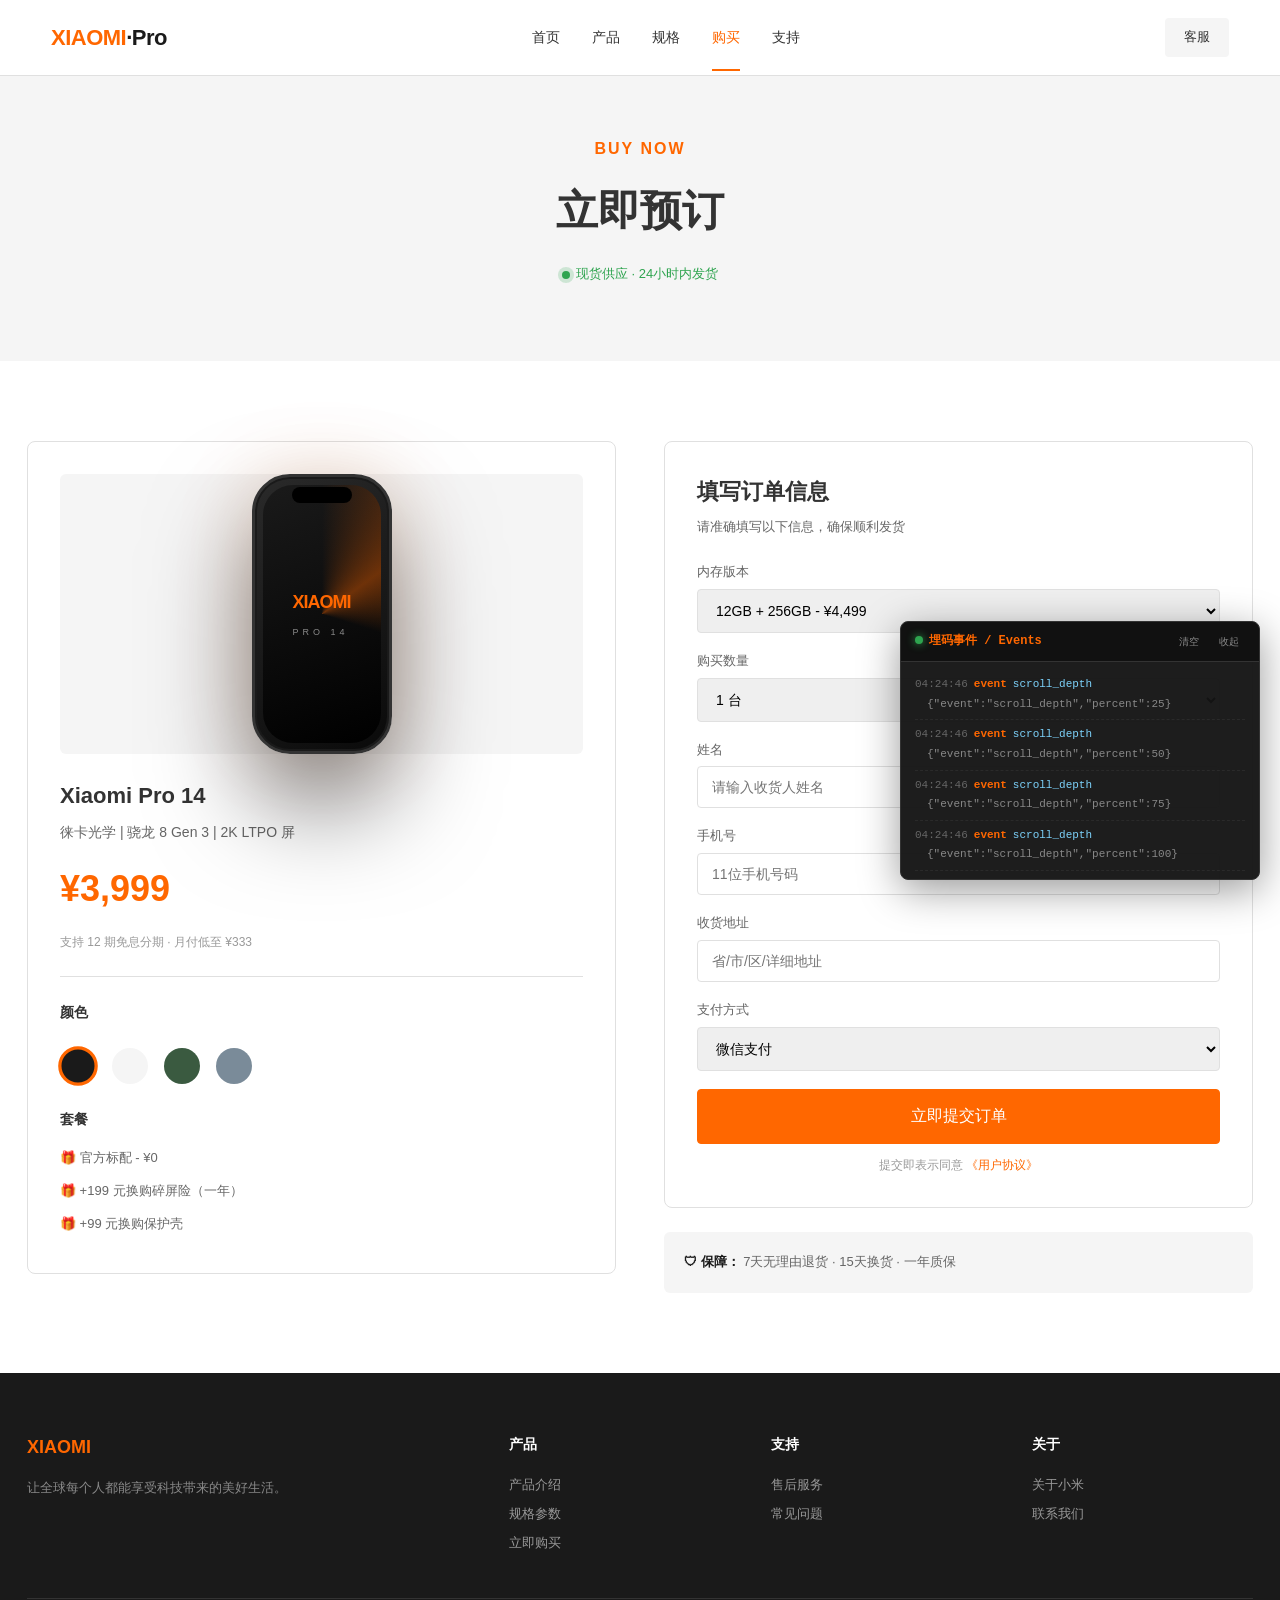
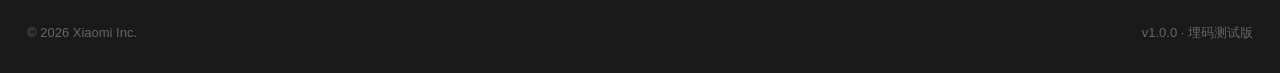
==== buy.html @ 8863a965 "feat: initial commit - Xiaomi Pro 14 site with tracking SDK" ====
<!DOCTYPE html>
<html lang="zh-CN">
<head>
  <meta charset="UTF-8">
  <meta name="viewport" content="width=device-width, initial-scale=1.0">
  <title>立即购买 - Xiaomi Pro 14</title>
  <link rel="stylesheet" href="/css/style.css">
</head>
<body>

  <header class="site-header">
    <div class="header-inner">
      <a href="/index.html" class="brand">XIAOMI<span>·Pro</span></a>
      <nav class="nav">
        <a href="/index.html">首页</a>
        <a href="/product.html">产品</a>
        <a href="/specs.html">规格</a>
        <a href="/buy.html" class="active">购买</a>
        <a href="/support.html">支持</a>
      </nav>
      <div class="header-cta">
        <a href="/support.html" class="btn btn-ghost btn-sm" data-event="header_support" data-event-cat="cta" data-event-pos="header">客服</a>
      </div>
    </div>
  </header>

  <section style="background:var(--gray-1);padding:60px 24px;text-align:center">
    <div class="container">
      <span class="eyebrow" style="color:var(--primary);font-weight:600;letter-spacing:2px">BUY NOW</span>
      <h1 style="font-size:42px;margin:16px 0">立即预订</h1>
      <div class="stock-status">现货供应 · 24小时内发货</div>
    </div>
  </section>

  <section>
    <div class="container buy-grid">

      <!-- Left: product summary -->
      <div>
        <div class="buy-card">
          <div style="background:var(--gray-1);height:280px;border-radius:6px;display:flex;align-items:center;justify-content:center;margin-bottom:24px">
            <div class="phone-mock" style="width:140px;height:280px;transform:none">
              <div class="phone-notch" style="width:60px;height:16px;top:10px"></div>
              <div class="phone-screen">
                <div class="phone-logo" style="font-size:18px">XIAOMI<small style="font-size:9px">PRO 14</small></div>
              </div>
            </div>
          </div>

          <h3>Xiaomi Pro 14</h3>
          <p style="color:var(--gray-4);font-size:14px">徕卡光学 | 骁龙 8 Gen 3 | 2K LTPO 屏</p>

          <div class="price" id="price-display">¥3,999</div>
          <p style="color:var(--gray-3);font-size:12px">支持 12 期免息分期 · 月付低至 ¥333</p>

          <hr style="margin:24px 0;border:none;border-top:1px solid var(--gray-2)">

          <h4 style="font-size:14px;margin-bottom:12px">颜色</h4>
          <div class="color-options" style="margin-bottom:24px">
            <div class="color-dot active" style="background:#1a1a1a" data-color="经典黑" data-event="select_color" data-event-cat="buy" data-event-label="经典黑"></div>
            <div class="color-dot" style="background:#f5f5f5" data-color="雪山白" data-event="select_color" data-event-cat="buy" data-event-label="雪山白"></div>
            <div class="color-dot" style="background:#3a5a40" data-color="旷野绿" data-event="select_color" data-event-cat="buy" data-event-label="旷野绿"></div>
            <div class="color-dot" style="background:#7a8b99" data-color="岩石青" data-event="select_color" data-event-cat="buy" data-event-label="岩石青"></div>
          </div>

          <h4 style="font-size:14px;margin-bottom:12px">套餐</h4>
          <ul style="font-size:13px;color:var(--gray-4)">
            <li style="padding:6px 0">🎁 官方标配 - ¥0</li>
            <li style="padding:6px 0">🎁 +199 元换购碎屏险（一年）</li>
            <li style="padding:6px 0">🎁 +99 元换购保护壳</li>
          </ul>
        </div>
      </div>

      <!-- Right: order form -->
      <div>
        <div class="buy-card">
          <h3>填写订单信息</h3>
          <p style="color:var(--gray-4);font-size:13px;margin-bottom:24px">请准确填写以下信息，确保顺利发货</p>

          <form id="buy-form">
            <div class="form-row">
              <label>内存版本</label>
              <select name="variant" data-event="select_variant" data-event-cat="buy">
                <option value="8">8GB + 256GB - ¥3,999</option>
                <option value="12" selected>12GB + 256GB - ¥4,499</option>
                <option value="16">16GB + 512GB - ¥4,999</option>
              </select>
            </div>

            <input type="hidden" name="color" value="经典黑">

            <div class="form-row">
              <label>购买数量</label>
              <select name="quantity" data-event="select_quantity" data-event-cat="buy">
                <option value="1">1 台</option>
                <option value="2">2 台</option>
                <option value="3">3 台</option>
              </select>
            </div>

            <div class="form-row">
              <label>姓名</label>
              <input type="text" name="name" placeholder="请输入收货人姓名" required
                     data-event="form_input" data-event-cat="form" data-event-label="姓名">
            </div>

            <div class="form-row">
              <label>手机号</label>
              <input type="tel" name="phone" placeholder="11位手机号码" pattern="[0-9]{11}" required
                     data-event="form_input" data-event-cat="form" data-event-label="手机号">
            </div>

            <div class="form-row">
              <label>收货地址</label>
              <input type="text" name="address" placeholder="省/市/区/详细地址" required
                     data-event="form_input" data-event-cat="form" data-event-label="地址">
            </div>

            <div class="form-row">
              <label>支付方式</label>
              <select name="payment" data-event="select_payment" data-event-cat="buy">
                <option value="wechat">微信支付</option>
                <option value="alipay">支付宝</option>
                <option value="card">银行卡分期</option>
              </select>
            </div>

            <button type="submit" class="btn btn-primary btn-lg btn-block"
                    data-event="submit_order" data-event-cat="conversion" data-event-value="4499">
              立即提交订单
            </button>
            <p style="text-align:center;color:var(--gray-3);font-size:12px;margin-top:12px">
              提交即表示同意 <a href="#" style="color:var(--primary)" data-event="view_terms" data-event-cat="legal">《用户协议》</a>
            </p>
          </form>
        </div>

        <div style="margin-top:24px;padding:20px;background:var(--gray-1);border-radius:6px;font-size:13px;color:var(--gray-4)">
          <strong style="color:var(--dark)">🛡 保障：</strong> 7天无理由退货 · 15天换货 · 一年质保
        </div>
      </div>

    </div>
  </section>

  <footer class="site-footer">
    <div class="footer-grid">
      <div class="footer-col">
        <h4 style="color:var(--primary);font-size:18px">XIAOMI</h4>
        <p style="color:#888">让全球每个人都能享受科技带来的美好生活。</p>
      </div>
      <div class="footer-col">
        <h4>产品</h4>
        <a href="/product.html">产品介绍</a>
        <a href="/specs.html">规格参数</a>
        <a href="/buy.html">立即购买</a>
      </div>
      <div class="footer-col">
        <h4>支持</h4>
        <a href="/support.html">售后服务</a>
        <a href="/support.html">常见问题</a>
      </div>
      <div class="footer-col">
        <h4>关于</h4>
        <a href="#">关于小米</a>
        <a href="#">联系我们</a>
      </div>
    </div>
    <div class="footer-bottom">
      <span>© 2026 Xiaomi Inc.</span>
      <span>v1.0.0 · 埋码测试版</span>
    </div>
  </footer>

  <script src="/js/tracker.js"></script>
  <script src="/js/main.js"></script>
</body>
</html>
---- css/style.css ----
/* ===== Reset & Base ===== */
* { box-sizing: border-box; margin: 0; padding: 0; }
html { scroll-behavior: smooth; }
body {
  font-family: -apple-system, BlinkMacSystemFont, "Segoe UI", "PingFang SC", "Microsoft YaHei", Roboto, sans-serif;
  color: #333;
  background: #fff;
  line-height: 1.6;
  -webkit-font-smoothing: antialiased;
}
a { color: inherit; text-decoration: none; }
img { max-width: 100%; display: block; }
button { font-family: inherit; cursor: pointer; border: none; background: none; }
ul { list-style: none; }

/* ===== Theme ===== */
:root {
  --primary: #ff6700;
  --primary-dark: #e55a00;
  --dark: #1a1a1a;
  --gray-1: #f5f5f5;
  --gray-2: #e0e0e0;
  --gray-3: #999;
  --gray-4: #666;
  --text: #333;
  --max-w: 1226px;
}

/* ===== Header ===== */
.site-header {
  position: sticky; top: 0; z-index: 100;
  background: rgba(255,255,255,0.95);
  backdrop-filter: blur(10px);
  border-bottom: 1px solid var(--gray-2);
}
.header-inner {
  max-width: var(--max-w); margin: 0 auto;
  display: flex; align-items: center; justify-content: space-between;
  padding: 18px 24px;
}
.brand {
  font-size: 22px; font-weight: 700; color: var(--primary);
  letter-spacing: -0.5px;
}
.brand span { color: var(--dark); }
.nav { display: flex; gap: 32px; }
.nav a {
  font-size: 14px; color: var(--text);
  transition: color .2s;
  position: relative;
}
.nav a:hover, .nav a.active { color: var(--primary); }
.nav a.active::after {
  content: ''; position: absolute; bottom: -22px; left: 0; right: 0;
  height: 2px; background: var(--primary);
}
.header-cta {
  display: flex; gap: 12px; align-items: center;
}
.icon-btn {
  width: 36px; height: 36px; border-radius: 50%;
  display: inline-flex; align-items: center; justify-content: center;
  color: var(--gray-4); transition: all .2s;
}
.icon-btn:hover { background: var(--gray-1); color: var(--primary); }

/* ===== Buttons ===== */
.btn {
  display: inline-flex; align-items: center; justify-content: center; gap: 6px;
  padding: 12px 28px; border-radius: 4px;
  font-size: 14px; font-weight: 500;
  transition: all .25s; cursor: pointer;
  border: 1px solid transparent;
}
.btn-primary {
  background: var(--primary); color: #fff;
  border-color: var(--primary);
}
.btn-primary:hover { background: var(--primary-dark); border-color: var(--primary-dark); transform: translateY(-1px); box-shadow: 0 6px 20px rgba(255,103,0,0.3); }
.btn-outline {
  background: transparent; color: var(--primary); border-color: var(--primary);
}
.btn-outline:hover { background: var(--primary); color: #fff; }
.btn-dark { background: var(--dark); color: #fff; border-color: var(--dark); }
.btn-dark:hover { background: #000; }
.btn-ghost { background: var(--gray-1); color: var(--text); }
.btn-ghost:hover { background: var(--gray-2); }
.btn-lg { padding: 16px 40px; font-size: 16px; }
.btn-sm { padding: 8px 18px; font-size: 13px; }
.btn-block { width: 100%; }

/* ===== Hero / Banner ===== */
.hero {
  position: relative;
  background: linear-gradient(135deg, #1a1a1a 0%, #2d2d2d 100%);
  color: #fff;
  overflow: hidden;
  min-height: 620px;
  display: flex; align-items: center;
}
.hero::before {
  content: ''; position: absolute; inset: 0;
  background:
    radial-gradient(circle at 80% 30%, rgba(255,103,0,0.25) 0%, transparent 50%),
    radial-gradient(circle at 20% 80%, rgba(255,103,0,0.15) 0%, transparent 50%);
}
.hero-inner {
  position: relative; z-index: 2;
  max-width: var(--max-w); margin: 0 auto;
  padding: 80px 24px;
  display: grid; grid-template-columns: 1fr 1fr; gap: 60px;
  align-items: center;
}
.hero-text .tag {
  display: inline-block; padding: 4px 12px;
  background: rgba(255,103,0,0.2); color: var(--primary);
  border-radius: 20px; font-size: 12px; font-weight: 600;
  margin-bottom: 20px; letter-spacing: 1px;
}
.hero-text h1 {
  font-size: 56px; line-height: 1.1; font-weight: 700;
  margin-bottom: 20px; letter-spacing: -1.5px;
}
.hero-text h1 em { font-style: normal; color: var(--primary); }
.hero-text p {
  font-size: 17px; color: #ccc; margin-bottom: 32px; max-width: 480px;
}
.hero-cta { display: flex; gap: 16px; flex-wrap: wrap; }
.hero-meta { display: flex; gap: 32px; margin-top: 48px; }
.hero-meta div span { display: block; }
.hero-meta .num { font-size: 28px; font-weight: 700; color: var(--primary); }
.hero-meta .lbl { font-size: 12px; color: #999; text-transform: uppercase; letter-spacing: 1px; }

.hero-visual {
  position: relative; height: 480px;
  display: flex; align-items: center; justify-content: center;
}
.phone-mock {
  width: 260px; height: 520px;
  background: linear-gradient(145deg, #2a2a2a 0%, #0a0a0a 100%);
  border-radius: 38px;
  border: 3px solid #333;
  position: relative;
  box-shadow:
    0 50px 100px rgba(0,0,0,0.5),
    inset 0 0 0 2px #1a1a1a,
    0 0 80px rgba(255,103,0,0.15);
  transform: rotate(-3deg);
  transition: transform .8s cubic-bezier(0.4,0,0.2,1);
}
.phone-mock:hover { transform: rotate(0deg) scale(1.03); }
.phone-screen {
  position: absolute; inset: 8px;
  background: linear-gradient(160deg, #1a1a1a 0%, #000 100%);
  border-radius: 30px;
  display: flex; flex-direction: column;
  align-items: center; justify-content: center;
  color: var(--primary);
  overflow: hidden;
}
.phone-screen::after {
  content: ''; position: absolute;
  width: 200%; height: 200%;
  background: conic-gradient(from 0deg, transparent, rgba(255,103,0,0.4), transparent 30%);
  animation: rotate 4s linear infinite;
  top: -50%; left: -50%;
}
@keyframes rotate { to { transform: rotate(360deg); } }
.phone-logo {
  position: relative; z-index: 2;
  font-size: 32px; font-weight: 800;
  letter-spacing: -1px;
}
.phone-logo small { display: block; font-size: 12px; color: #888; margin-top: 8px; font-weight: 400; letter-spacing: 4px; }
.phone-notch {
  position: absolute; top: 14px; left: 50%; transform: translateX(-50%);
  width: 90px; height: 24px; background: #000; border-radius: 12px; z-index: 3;
}

/* ===== Sections ===== */
section { padding: 80px 24px; }
.container { max-width: var(--max-w); margin: 0 auto; }
.section-head { text-align: center; margin-bottom: 56px; }
.section-head .eyebrow {
  display: inline-block; color: var(--primary);
  font-size: 13px; font-weight: 600; letter-spacing: 2px;
  text-transform: uppercase; margin-bottom: 12px;
}
.section-head h2 {
  font-size: 40px; font-weight: 700; letter-spacing: -1px;
  margin-bottom: 16px; color: var(--dark);
}
.section-head p { color: var(--gray-4); max-width: 600px; margin: 0 auto; font-size: 16px; }

/* ===== Feature Grid ===== */
.features {
  background: var(--gray-1);
}
.feature-grid {
  display: grid; grid-template-columns: repeat(3, 1fr); gap: 24px;
}
.feature-card {
  background: #fff; border-radius: 8px;
  padding: 40px 32px; transition: all .3s;
  border: 1px solid transparent;
}
.feature-card:hover { transform: translateY(-4px); box-shadow: 0 12px 32px rgba(0,0,0,0.08); border-color: var(--primary); }
.feature-icon {
  width: 56px; height: 56px; border-radius: 12px;
  background: linear-gradient(135deg, var(--primary) 0%, #ff8c3d 100%);
  display: inline-flex; align-items: center; justify-content: center;
  color: #fff; font-size: 24px; margin-bottom: 20px;
}
.feature-card h3 { font-size: 18px; font-weight: 600; margin-bottom: 10px; color: var(--dark); }
.feature-card p { font-size: 14px; color: var(--gray-4); }

/* ===== Color picker section ===== */
.colors {
  display: grid; grid-template-columns: 1fr 1fr; gap: 60px;
  align-items: center;
}
.color-options { display: flex; gap: 16px; margin: 24px 0 32px; }
.color-dot {
  width: 36px; height: 36px; border-radius: 50%;
  border: 3px solid transparent;
  cursor: pointer; transition: all .2s;
  position: relative;
}
.color-dot.active { border-color: var(--primary); transform: scale(1.1); }
.color-dot:hover { transform: scale(1.1); }

/* ===== Specs Table ===== */
.specs-list { width: 100%; border-collapse: collapse; }
.specs-list tr { border-bottom: 1px solid var(--gray-2); }
.specs-list tr:hover { background: var(--gray-1); }
.specs-list td { padding: 18px 16px; font-size: 14px; }
.specs-list td:first-child { color: var(--gray-3); width: 30%; }
.specs-list td:last-child { font-weight: 500; }

/* ===== Buy page ===== */
.buy-grid { display: grid; grid-template-columns: 1fr 1fr; gap: 48px; }
.buy-card {
  background: #fff; border: 1px solid var(--gray-2); border-radius: 8px;
  padding: 32px;
}
.buy-card h3 { font-size: 22px; margin-bottom: 8px; }
.price { font-size: 36px; font-weight: 700; color: var(--primary); margin: 16px 0; }
.price small { font-size: 14px; color: var(--gray-3); font-weight: 400; }
.form-row { margin-bottom: 18px; }
.form-row label { display: block; font-size: 13px; color: var(--gray-4); margin-bottom: 6px; }
.form-row input, .form-row select {
  width: 100%; padding: 12px 14px;
  border: 1px solid var(--gray-2); border-radius: 4px;
  font-size: 14px; font-family: inherit;
  transition: border-color .2s;
}
.form-row input:focus, .form-row select:focus {
  outline: none; border-color: var(--primary);
}
.stock-status {
  display: inline-flex; align-items: center; gap: 6px;
  font-size: 13px; color: #2ea44f; font-weight: 500;
  margin-bottom: 16px;
}
.stock-status::before {
  content: ''; width: 8px; height: 8px; border-radius: 50%;
  background: #2ea44f; box-shadow: 0 0 0 4px rgba(46,164,79,0.2);
}

/* ===== Support page ===== */
.faq-list { max-width: 800px; margin: 0 auto; }
.faq-item {
  border-bottom: 1px solid var(--gray-2); padding: 20px 0;
  cursor: pointer;
}
.faq-q { display: flex; justify-content: space-between; font-weight: 500; }
.faq-q::after { content: '+'; color: var(--primary); font-size: 20px; }
.faq-item.open .faq-q::after { content: '−'; }
.faq-a { display: none; color: var(--gray-4); margin-top: 12px; font-size: 14px; }
.faq-item.open .faq-a { display: block; }

/* ===== Footer ===== */
.site-footer {
  background: var(--dark); color: #999;
  padding: 60px 24px 30px; font-size: 13px;
}
.footer-grid {
  max-width: var(--max-w); margin: 0 auto;
  display: grid; grid-template-columns: 2fr 1fr 1fr 1fr; gap: 40px;
  padding-bottom: 40px; border-bottom: 1px solid #333;
}
.footer-col h4 { color: #fff; margin-bottom: 16px; font-size: 14px; }
.footer-col a { display: block; padding: 4px 0; transition: color .2s; }
.footer-col a:hover { color: var(--primary); }
.footer-bottom {
  max-width: var(--max-w); margin: 0 auto;
  display: flex; justify-content: space-between; padding-top: 24px;
  color: #666;
}

/* ===== Tracking Log Panel ===== */
#track-panel {
  position: fixed; bottom: 20px; right: 20px;
  width: 360px; max-height: 420px;
  background: rgba(20,20,20,0.96);
  color: #e0e0e0; border-radius: 8px;
  font-family: "SF Mono", Consolas, Monaco, monospace;
  font-size: 11px;
  box-shadow: 0 10px 40px rgba(0,0,0,0.4);
  z-index: 9999;
  display: flex; flex-direction: column;
  border: 1px solid #333;
}
#track-panel.collapsed { max-height: 38px; }
.track-head {
  display: flex; justify-content: space-between; align-items: center;
  padding: 10px 14px; background: #111;
  border-radius: 8px 8px 0 0;
  border-bottom: 1px solid #333;
  cursor: pointer;
}
.track-head strong { color: var(--primary); font-size: 12px; }
.track-head .dot {
  width: 8px; height: 8px; border-radius: 50%; background: #2ea44f;
  display: inline-block; margin-right: 6px;
  box-shadow: 0 0 8px #2ea44f;
  animation: pulse 2s infinite;
}
@keyframes pulse { 50% { opacity: 0.4; } }
.track-actions { display: flex; gap: 8px; }
.track-actions button {
  background: transparent; color: #888;
  font-size: 10px; padding: 2px 6px; border-radius: 3px;
}
.track-actions button:hover { color: var(--primary); background: #222; }
#track-log {
  flex: 1; overflow-y: auto; padding: 8px 14px;
  scrollbar-width: thin; scrollbar-color: #444 transparent;
}
.track-entry {
  padding: 6px 0; border-bottom: 1px dashed #2a2a2a;
  word-break: break-all;
}
.track-entry .te-time { color: #666; margin-right: 6px; }
.track-entry .te-platform { color: var(--primary); font-weight: 700; margin-right: 6px; }
.track-entry .te-event { color: #7dd3fc; }
.track-entry .te-data { color: #888; display: block; margin-top: 2px; padding-left: 12px; }
.track-entry.pv .te-platform { color: #a78bfa; }
.track-entry.conv .te-platform { color: #fbbf24; }

/* ===== Toast ===== */
.toast {
  position: fixed; top: 24px; left: 50%; transform: translateX(-50%);
  background: var(--dark); color: #fff;
  padding: 14px 24px; border-radius: 6px;
  font-size: 14px; box-shadow: 0 10px 30px rgba(0,0,0,0.2);
  z-index: 99999;
  opacity: 0; transition: opacity .3s, transform .3s;
  border-left: 3px solid var(--primary);
}
.toast.show { opacity: 1; transform: translateX(-50%) translateY(0); }

/* ===== Responsive ===== */
@media (max-width: 900px) {
  .hero-inner, .colors, .buy-grid { grid-template-columns: 1fr; }
  .feature-grid { grid-template-columns: 1fr; }
  .footer-grid { grid-template-columns: 1fr 1fr; }
  .hero-text h1 { font-size: 36px; }
  .nav { display: none; }
  .phone-mock { width: 200px; height: 400px; }
  .hero-visual { height: 360px; }
  #track-panel { width: calc(100vw - 40px); }
}
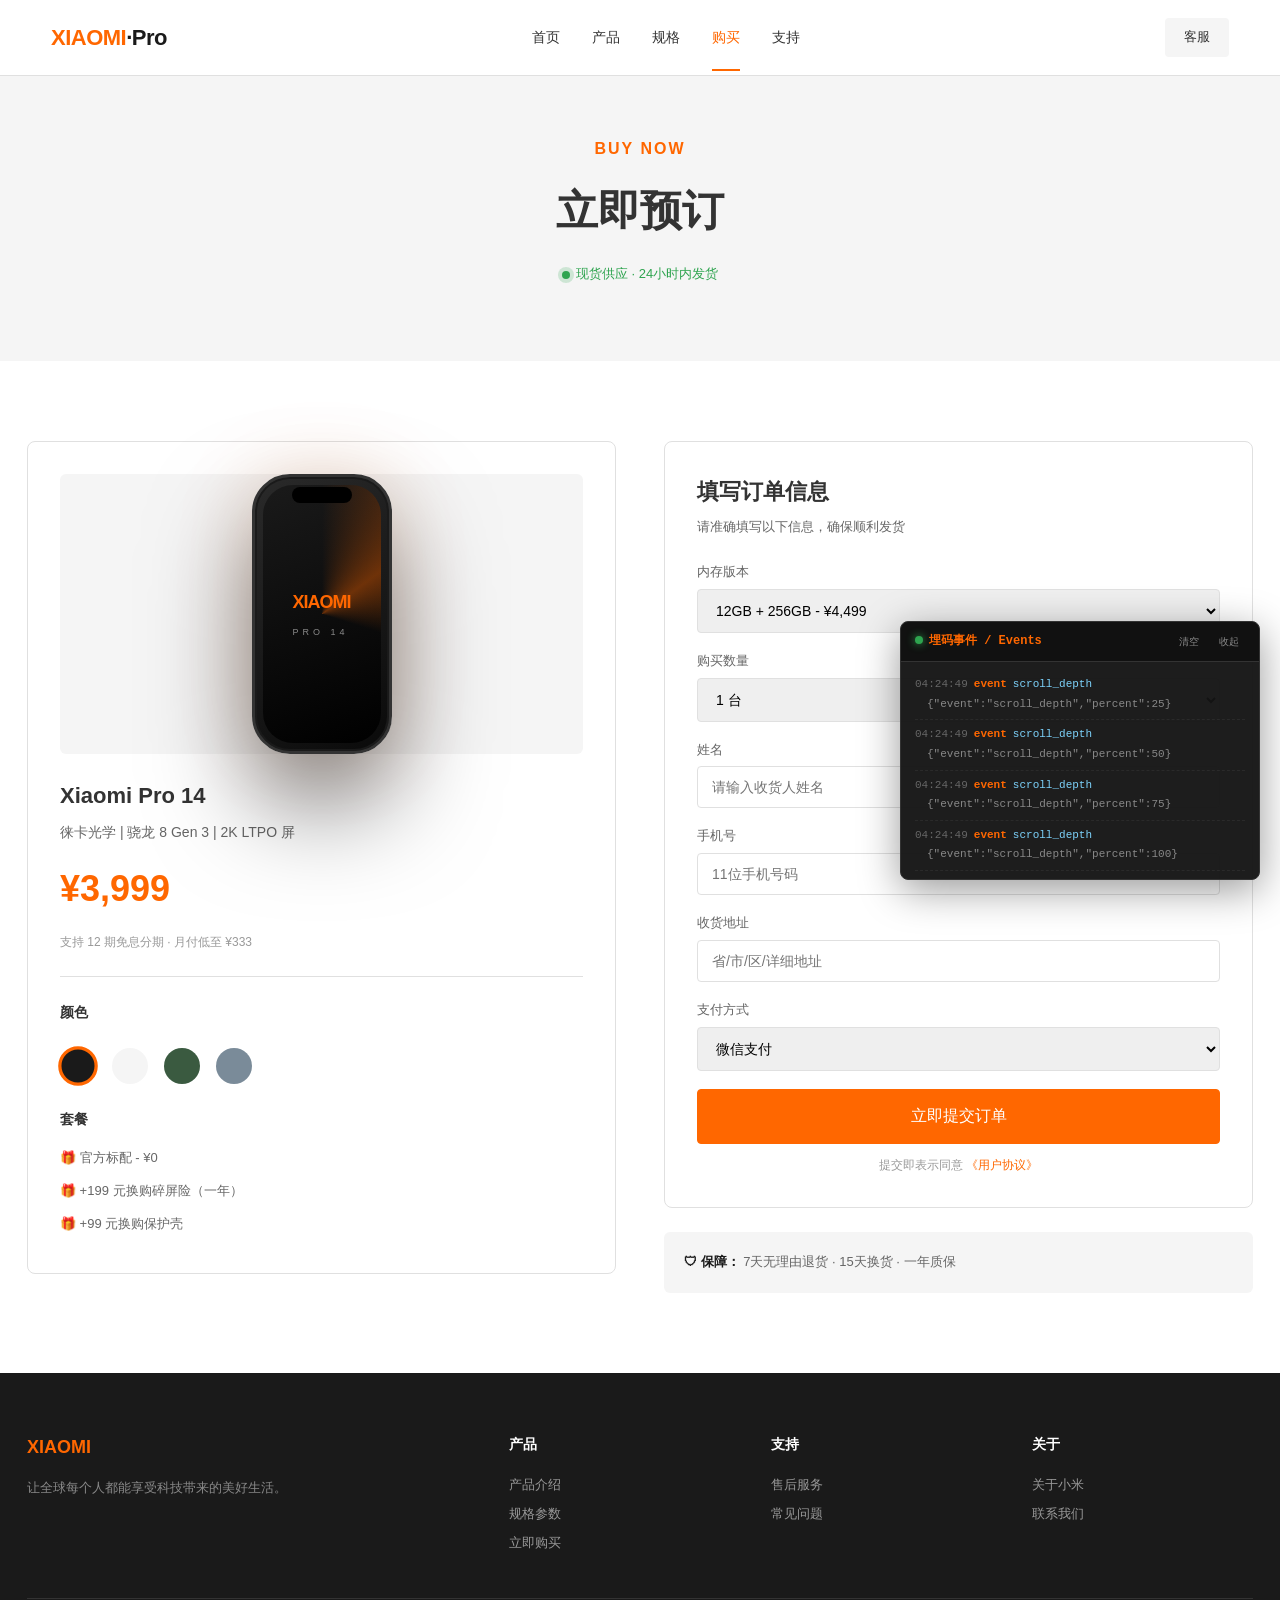
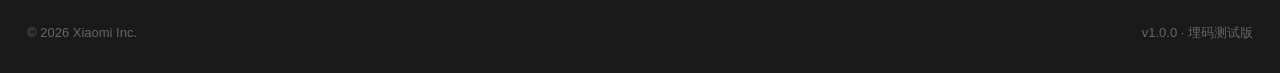
==== commit e1db1b8f: "feat: add GA4 (G-XBHN8ZTBCF) and Umami tracking scripts to all pages" ====
--- a/buy.html
+++ b/buy.html
@@ -1,6 +1,18 @@
 <!DOCTYPE html>
 <html lang="zh-CN">
 <head>
+  <!-- Google tag (gtag.js) - GA4 -->
+  <script async src="https://www.googletagmanager.com/gtag/js?id=G-XBHN8ZTBCF"></script>
+  <script>
+    window.dataLayer = window.dataLayer || [];
+    function gtag(){dataLayer.push(arguments);}
+    gtag('js', new Date());
+    gtag('config', 'G-XBHN8ZTBCF');
+  </script>
+
+  <!-- Umami Analytics -->
+  <script defer src="http://localhost:3000/script.js" data-website-id="d767fd33-8b4c-446f-88bc-324c1520ba76"></script>
+
   <meta charset="UTF-8">
   <meta name="viewport" content="width=device-width, initial-scale=1.0">
   <title>立即购买 - Xiaomi Pro 14</title>
